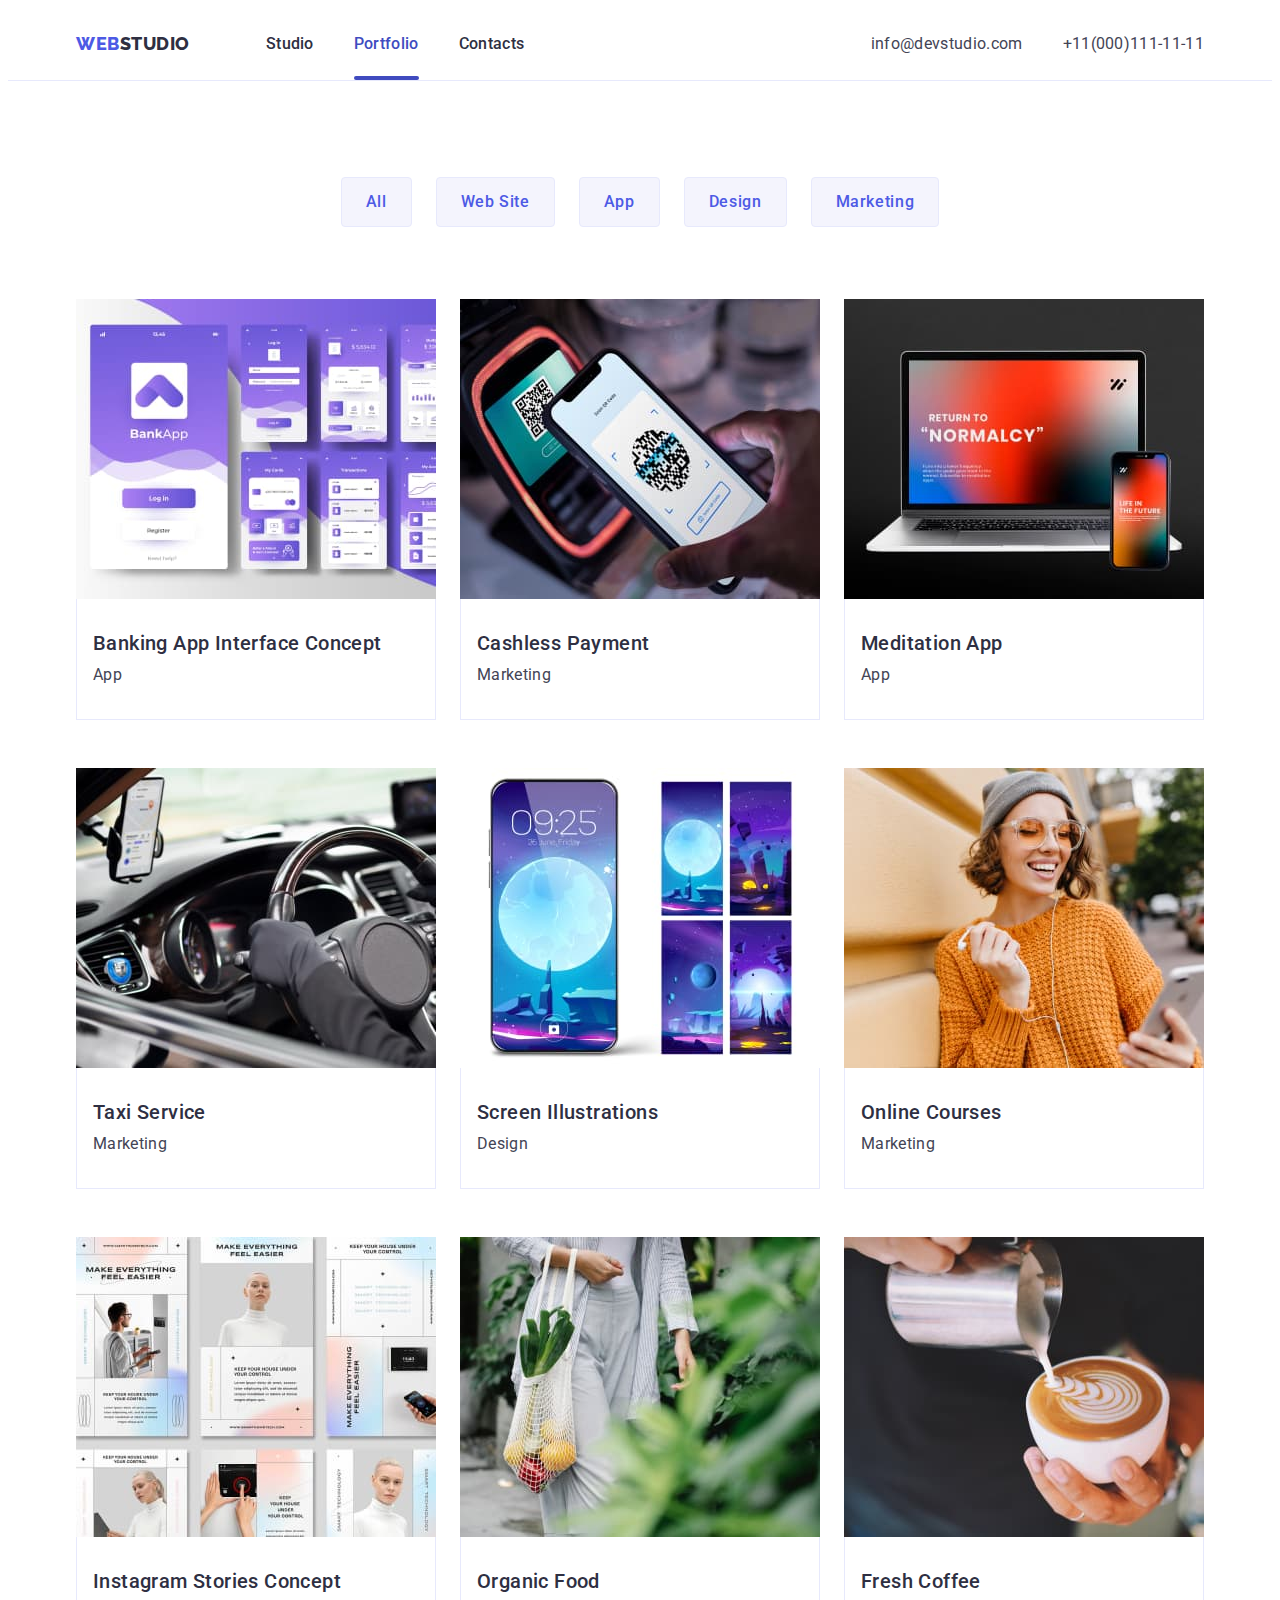
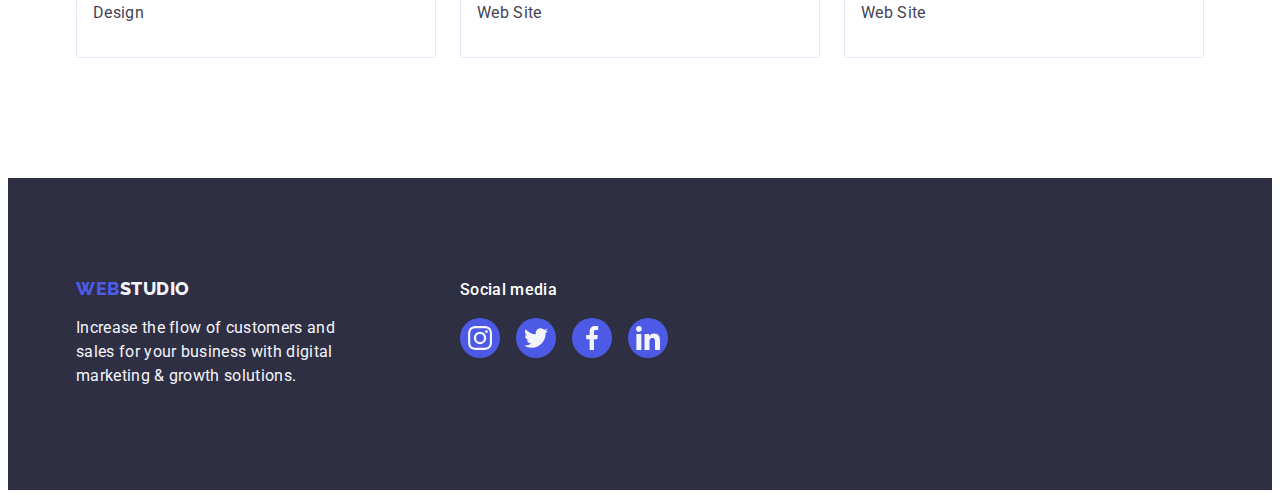
==== portfolio.html @ 03dfe8e9 "start" ====
<!DOCTYPE html>
<html lang="en">
  <head>
    <meta charset="UTF-8" />
    <meta name="viewport" content="width=device-width, initial-scale=1.0" />
    <title>Portfolio</title>
    <link rel="preconnect" href="https://fonts.googleapis.com" />
    <link rel="preconnect" href="https://fonts.gstatic.com" crossorigin />
    <link
      href="https://fonts.googleapis.com/css2?family=Abel&family=Montserrat:wght@400;700&family=Raleway:wght@700;800&family=Roboto:wght@400;500;700;900&display=swap"
      rel="stylesheet"
    />
    <link
      rel="stylesheet"
      href="https://cdnjs.cloudflare.com/ajax/libs/modern-normalize/2.0.0/modern-normalize.min.css"
      integrity="sha512-4xo8blKMVCiXpTaLzQSLSw3KFOVPWhm/TRtuPVc4WG6kUgjH6J03IBuG7JZPkcWMxJ5huwaBpOpnwYElP/m6wg=="
      crossorigin="anonymous"
      referrerpolicy="no-referrer"
    />
    <link rel="stylesheet" href="styles.css" />
  </head>
  <body>
    <header class="page-header">
      <div class="container header-wrapper">
        <nav>
          <a href="./index.html" class="logo-web"
            >Web<span class="logo-studio">Studio</span></a
          >
          <ul class="contact">
            <li>
              <a href="index.html" class="studio-portfolio-contacts">Studio</a>
            </li>
            <li>
              <a href="./portfolio.html" class="studio-portfolio-contacts current-page"
                >Portfolio</a
              >
            </li>
            <li>
              <a href="#Contacts" class="studio-portfolio-contacts">Contacts</a>
            </li>
          </ul>
        </nav>
        <address class="main-address">
          <ul class="mail-nr">
            <li>
              <a href="mailto:info@devstudio.com" class="contacts"
                >info@devstudio.com</a
              >
            </li>
            <li>
              <a href="tell:+11(000)111-11-11" class="contacts"
                >+11(000)111-11-11</a
              >
            </li>
          </ul>
        </address>
      </div>
    </header>
    <main>
      <h1 class="visually-hidden">Portfolio</h1>
      <h2 class="visually-hidden">Con</h2>
      <section class="nishes">
        <div class="container">
          <ul class="serv-list">
            <li><button class="service-buttons" type="button">All</button></li>
            <li><button class="service-buttons" type="button">Web Site</button></li>
            <li><button class="service-buttons" type="button">App</button></li>
            <li><button class="service-buttons" type="button">Design</button></li>
            <li><button class="service-buttons" type="button">Marketing</button></li>
          </ul>
          <ul class="apps">
            <li>
              <a href="#">
                <div class="card-image-wrapper">
              <img
                src="images/photo(44).jpg"
                alt="Bank application's purple and white design"
                width="360"
                height="300"
              />
              <div class="card-image-description"><p>14 Stylish and User-Friendly App Design Concepts · 
                Task Manager App · Calorie Tracker App · Exotic Fruit Ecommerce 
                App · Cloud Storage App</p>
              </div></div>
              <div class="border-img">
                <h3 class="third-header">Banking App Interface Concept</h3>
                <p class="description">App</p>
              </div>
            </a>
            </li>
            <li>
              <a href="#">
                <div class="card-image-wrapper">
              <img
                src="images/photo(55).jpg"
                alt="The man is scanning QR code"
                width="360"
                height="300"
              />
              <div class="card-image-description"><p>14 Stylish and User-Friendly App Design Concepts · 
                Task Manager App · Calorie Tracker App · Exotic Fruit Ecommerce 
                App · Cloud Storage App</p>
              </div></div>
              <div class="border-img">
                <h3 class="third-header">Cashless Payment</h3>
                <p class="description">Marketing</p>
              </div>
            </a>
            </li>
            <li>
              <a href="#">
                <div class="card-image-wrapper">
              <img
                src="images/photo(66).jpg"
                alt="The laptop and smartphone on the black background"
                width="360"
                height="300"
              />
              <div class="card-image-description"><p>14 Stylish and User-Friendly App Design Concepts · 
                Task Manager App · Calorie Tracker App · Exotic Fruit Ecommerce 
                App · Cloud Storage App</p>
              </div></div>
              <div class="border-img">
                <h3 class="third-header">Meditation App</h3>
                <p class="description">App</p>
              </div>
            </a>
            </li>
            <li>
              <a href="#">
                <div class="card-image-wrapper">
              <img
                src="images/photo(77).jpg"
                alt="The man is holding steering wheel in black gloves"
                width="360"
                height="300"
              />
              <div class="card-image-description"><p>14 Stylish and User-Friendly App Design Concepts · 
                Task Manager App · Calorie Tracker App · Exotic Fruit Ecommerce 
                App · Cloud Storage App</p>
              </div></div>
              <div class="border-img">
                <h3 class="third-header">Taxi Service</h3>
                <p class="description">Marketing</p>
              </div>
            </a>
            </li>
            <li>
              <a href="#">
                <div class="card-image-wrapper">
              <img
                src="images/photo(88).jpg"
                alt="The smartphone with different designs of the main screen"
                width="360"
                height="300"
              />
              <div class="card-image-description"><p>14 Stylish and User-Friendly App Design Concepts · 
                Task Manager App · Calorie Tracker App · Exotic Fruit Ecommerce 
                App · Cloud Storage App</p>
              </div></div>
              <div class="border-img">
                <h3 class="third-header">Screen Illustrations</h3>
                <p class="description">Design</p>
              </div>
            </a>
            </li>
            <li>
              <a href="#">
                <div class="card-image-wrapper">
              <img
                src="images/photo(99).jpg"
                alt="The woman in orange blouse is looking at the smartphone and smiling"
                width="360"
                height="300"
              />
              <div class="card-image-description"><p>14 Stylish and User-Friendly App Design Concepts · 
                Task Manager App · Calorie Tracker App · Exotic Fruit Ecommerce 
                App · Cloud Storage App</p>
              </div></div>
              <div class="border-img">
                <h3 class="third-header">Online Courses</h3>
                <p class="description">Marketing</p>
              </div>
            </a>
            </li>
            <li>
              <a href="#">
                <div class="card-image-wrapper">
              <img
                src="images/photo(10).jpg"
                alt="Different designs of the application"
                width="360"
                height="300"
              />
              <div class="card-image-description"><p>14 Stylish and User-Friendly App Design Concepts · 
                Task Manager App · Calorie Tracker App · Exotic Fruit Ecommerce 
                App · Cloud Storage App</p>
              </div></div>
              <div class="border-img">
                <h3 class="third-header">Instagram Stories Concept</h3>
                <p class="description">Design</p>
              </div>
            </a>
            </li>
            <li>
              <a href="#">
                <div class="card-image-wrapper">
              <img
                src="images/photo(11).jpg"
                alt="The woman is holding vegetables in her bag"
                width="360"
                height="300"
              />
              <div class="card-image-description"><p>14 Stylish and User-Friendly App Design Concepts · 
                Task Manager App · Calorie Tracker App · Exotic Fruit Ecommerce 
                App · Cloud Storage App</p>
              </div></div>
              <div class="border-img">
                <h3 class="third-header">Organic Food</h3>
                <p class="description">Web Site</p>
              </div>
            </a>
            </li>
            <li>
              <a href="#">
                <div class="card-image-wrapper">
              <img
                src="images/photo(12).jpg"
                alt="The man is making latte art in the cup"
                width="360"
                height="300"
              />
              <div class="card-image-description"><p>14 Stylish and User-Friendly App Design Concepts · 
                Task Manager App · Calorie Tracker App · Exotic Fruit Ecommerce 
                App · Cloud Storage App</p>
              </div></div>
              <div class="border-img">
                <h3 class="third-header">Fresh Coffee</h3>
                <p class="description">Web Site</p>
              </div>
            </a>
             
            </li>
          </ul>
        </div>
      </section>
    </main>
    <footer class="footer-background">
      <div class="container footer-add">
      <div><a class="logo-web-footer" href="./index.html"
        >Web<span class="logo-studio-footer">Studio</span></a
      >
      <p class="footer-description">
        Increase the flow of customers and sales for your business with
        digital marketing & growth solutions.
      </p>
    </div>
      <div class="footer-wrapper">
      <p class="footer-header-media">Social media</p>
      <ul class="media-list">
        <li class="media-footer-round">
          <a href="#">
      <svg class="social-media" width="24px" height="24px">
        <use href="./images/icons.svg#icon-instagram-2"></use>
      </svg></a>
    </li>
      <li class="media-footer-round">
        <a href="#">
      <svg class="social-media" width="24px" height="24px">
        <use href="./images/icons.svg#icon-twitter-1"></use>
      </svg></a>
    </li>
      <li class="media-footer-round">
        <a href="#">
      <svg class="social-media" width="24px" height="24px">
        <use href="./images/icons.svg#icon-facebook-1"></use>
      </svg></a>
      <li class="media-footer-round">
        <a href="#">
      <svg class="social-media" width="24px" height="24px">
        <use href="./images/icons.svg#icon-linkedin-1"></use>
      </svg></a>
    </li>
    </ul>
  </div>
  </div>
  </footer>
    </div>
  </body>
</html>
---- styles.css ----
*,
*::before,
*::after {
  box-sizing: border-box;
}
html {
  overflow: auto;
  box-sizing: border-box;
}
body {
  color: #2e2f42;
  font-family: "Roboto", sans-serif;
}
:root {
  --brand-color: #434455;
}
.container {
  width: 1158px;
  margin: 0 auto;
  padding: 0 15px;
}
.section {
  padding-top: 120px;
  padding-bottom: 120px;
}
h1,
h2,
h3,
h4,
h5,
h6,
p {
  margin: 0;
}
img {
  display: block;
  max-width: 100%;
  height: auto;
}
button {
  cursor: pointer;
  border: none;
  border-radius: 4px;
}
a {
  text-decoration: none;
}
ul,
ol {
  list-style: none;
  margin: 0;
  padding-left: 0;
}
.visually-hidden {
  position: absolute;
  width: 1px;
  height: 1px;
  margin: -1px;
  border: 0;
  padding: 0;

  white-space: nowrap;
  clip-path: inset(100%);
  clip: rect(0 0 0 0);
  overflow: hidden;
}
.header-wrapper {
  display: flex;
  align-items: center;
}
.page-header {
  border-bottom: 1px solid var(--cornflower, #e7e9fc);
}
.header-wrapper > nav {
  display: flex;
  gap: 76px;
}
.main-address {
  margin-left: auto;
}
.contact {
  display: flex;
  gap: 40px;
  margin: 0;
  padding: 0;
}
.mail-nr {
  display: flex;
  gap: 40px;
  margin: 0;
  padding: 0;
}
nav {
  align-items: center;
  margin-right: 0px;
}
.logo-web {
  color: #4d5ae5;
  font-family: "Raleway", sans-serif;
  font-size: 18px;
  font-style: normal;
  font-weight: 800;
  line-height: 1.17;
  text-transform: uppercase;
  letter-spacing: 0.54px;
}
.logo-web:focus {
  background-color: inherit;
  border-style: none;
}
.logo-studio {
  color: #2e2f42;
  margin: auto;
  display: inline;
  padding-right: 0;
}
.logo-studio-footer {
  color: #f4f4fd;
}
.logo-web-footer {
  color: #4d5ae5;
  font-family: "Raleway", sans-serif;
  font-size: 18px;
  font-style: normal;
  font-weight: 800;
  line-height: 1.17;
  text-transform: uppercase;
  letter-spacing: 0.54px;
  display: inline-flex;
  margin: 0;
  margin-bottom: 17px;
}

.studio-portfolio-contacts {
  font-size: 16px;
  font-style: normal;
  font-weight: 500;
  line-height: 1.5;
  color: #2e2f42;
  letter-spacing: 0.32px;
  padding: 24px 0;
  display: block;
}
.studio-portfolio-contacts:hover,
.studio-portfolio-contacts:focus {
  color: #404bbf;
  background-color: inherit;
  border-style: none;
  transition-duration: 250ms;
  transition-timing-function: cubic-bezier(0.4, 0, 0.2, 1);
}
.current-page {
  position: relative;
  color: #404bbf;
}
.current-page::after {
  position: absolute;
  content: "";
  width: 100%;
  height: 4px;
  left: 0;
  bottom: 0;
  border-radius: 2px;
  background: var(--ocean, #404bbf);
  gap: 20px;
}
.contacts {
  color: var(--brand-color);
  font-size: 16px;
  font-style: normal;
  font-weight: 400;
  line-height: 1.5;
  letter-spacing: 0.32px;
}
.contacts:hover,
.contacts:focus {
  color: #404bbf;
  background-color: inherit;
  border-style: none;
  transition-duration: 250ms;
  transition-timing-function: cubic-bezier(0.4, 0, 0.2, 1);
}
.main-heading {
  background-image: linear-gradient(to bottom, #2e2f42b2, #2e2f42b2),
    url("images/people.jpg");
  background-repeat: no-repeat;
  background-position: center;
  padding: 188px 0;
  text-align: center;
  max-width: 1440px;
  height: 600px;
  margin: 0 auto;
}
.main-title {
  color: #ffffff;
  font-size: 56px;
  font-style: normal;
  font-weight: 700;
  line-height: 1.07;
  letter-spacing: 1.12px;
  max-width: 496px;
  margin: 0 auto;
  margin-bottom: 48px;
}
.button-order-service {
  color: #ffffff;
  background-color: #4d5ae5;
  font-size: 16px;
  font-style: normal;
  font-weight: 500;
  line-height: 1.5;
  letter-spacing: 0.64px;
  font-family: inherit;
  display: inline-flex;
  padding: 16px 32px;
  gap: 10px;
}
.button-order-service:hover,
.button-order-service:focus {
  background-color: #404bbf;
  transition-duration: 250ms;
  transition-timing-function: cubic-bezier(0.4, 0, 0.2, 1);
}
.feature-sect {
  padding: 120px 0;
}
.features-list {
  display: flex;
  gap: 24px;
  margin-right: 0;
}
.feat-width {
  width: 264px;
}
.feature-icon {
  box-sizing: content-box;
  background-color: #f4f4fd;
  width: 100%;
  border-radius: 4px;
  padding-top: 24px;
  padding-bottom: 24px;
}
.what-we-do {
  padding-bottom: 120px;
}
.second-header-one {
  font-size: 36px;
  font-style: normal;
  font-weight: 700;
  line-height: 1.11;
  letter-spacing: 0.72px;
  color: #2e2f42;
  text-align: center;
  margin-bottom: 72px;
}
.pics {
  display: flex;
  gap: 24px;
}
.team-list {
  display: flex;
  gap: 24px;
}
.second-header-two {
  font-size: 36px;
  font-style: normal;
  font-weight: 700;
  line-height: 1.11;
  letter-spacing: 0.72px;
  color: #2e2f42;
  text-align: center;
  margin-bottom: 72px;
}
.our-team {
  background: var(--cloud, #f4f4fd);
  padding: 120px 0;
  margin: 0 auto;
  width: 1440px;
  height: 780px;
}
.third-header {
  font-size: 20px;
  font-style: normal;
  font-weight: 500;
  line-height: 1.2;
  letter-spacing: 0.4px;
  color: #2e2f42;
}
.skills {
  font-size: 20px;
  font-style: normal;
  font-weight: 500;
  line-height: 1.2;
  letter-spacing: 0.4px;
  color: #2e2f42;
  margin-bottom: 8px;
}
.description-skills {
  color: var(--brand-color);
  font-size: 16px;
  font-style: normal;
  font-weight: 400;
  line-height: 1.5;
  letter-spacing: 0.32px;
}
.stuff {
  font-size: 20px;
  font-style: normal;
  font-weight: 500;
  line-height: 1.2;
  letter-spacing: 0.4px;
  color: #2e2f42;
  text-align: center;
  margin-top: 0px;
}
.competence {
  color: var(--brand-color);
  font-size: 16px;
  font-style: normal;
  font-weight: 400;
  line-height: 1.5;
  letter-spacing: 0.32px;
  text-align: center;
  margin-top: 8px;
}
.background-stuff {
  padding: 32px 0;
  border-radius: 0px 0px 4px 4px;
  background: var(--white, #fff);
  box-shadow: 0px 2px 1px 0px rgba(46, 47, 66, 0.08),
    0px 1px 1px 0px rgba(46, 47, 66, 0.16),
    0px 1px 6px 0px rgba(46, 47, 66, 0.08);
}
.background-stuff:hover,
:focus {
  box-shadow: 0px 2px 1px 0px rgba(46, 47, 66, 0.08),
    0px 1px 1px 0px rgba(46, 47, 66, 0.16),
    0px 1px 6px 0px rgba(46, 47, 66, 0.08);
  transition-duration: 250ms;
  transition-timing-function: cubic-bezier(0.4, 0, 0.2, 1);
}
.background-stuff > img {
  margin-bottom: 0px;
  padding-bottom: 120 0;
}
.nishes {
  padding-top: 96px;
  padding-bottom: 120px;
}
.apps {
  display: flex;
  gap: 48px 24px;
  flex-wrap: wrap;
}

.card-image-wrapper {
  position: relative;
  overflow: hidden;
}
.card-image-wrapper > img {
  display: block;
  max-width: 100%;
  height: 100%;
}

.card-image-description {
  width: 360px;
  height: 300px;
  position: absolute;
  inset: 0;
  background-color: var(--iris, #4d5ae5);
  translate: 0 100% 0;
  transition: translate 250ms;
  color: var(--cloud, #f4f4fd);
  font-family: "Roboto", sans-serif;
  font-size: 16px;
  font-style: normal;
  font-weight: 400;
  line-height: 24px;
  letter-spacing: 0.32px;
  padding-top: 40px;
  padding-left: 32px;
}
.apps a:hover .card-image-description {
  translate: 0;
  transition-duration: 250ms;
  transition-timing-function: cubic-bezier(0.4, 0, 0.2, 1);
}
.description {
  color: var(--brand-color);
  font-size: 16px;
  font-style: normal;
  font-weight: 400;
  line-height: 1.5;
  letter-spacing: 0.32px;
  margin-top: 8px;
}
.footer-background {
  background: #2e2f42;
  padding: 100px 0;
  max-width: 1440px;
  margin: 0 auto;
  height: 312px;
}
.footer-description {
  color: #f4f4fd;
  font-size: 16px;
  font-style: normal;
  font-weight: 400;
  line-height: 1.5;
  letter-spacing: 0.32px;
  max-width: 264px;
}
.service-buttons {
  color: #4d5ae5;
  font-size: 16px;
  font-style: normal;
  font-weight: 500;
  line-height: 1.5;
  letter-spacing: 0.64px;
  background-color: #f4f4fd;
  font-family: "Roboto", sans-serif;
  padding: 12px 24px;
  border: 1px solid var(--cornflower, #e7e9fc);
}
.service-buttons:hover,
.service-buttons:focus {
  background-color: #404bbf;
  color: white;
  box-shadow: 0px 2px 2px 0px rgba(0, 0, 0, 0.12),
    0px 1px 2px 0px rgba(0, 0, 0, 0.08), 0px 3px 1px 0px rgba(0, 0, 0, 0.1);
  transition-duration: 250ms;
  transition-timing-function: cubic-bezier(0.4, 0, 0.2, 1);
}
.serv-list {
  display: flex;
  gap: 24px;
  justify-content: center;
  margin-bottom: 72px;
}
a {
  text-decoration: none;
}
li {
  list-style: none;
}
.border-img {
  border-bottom: 1px solid var(--cornflower, #e7e9fc);
  border-left: 1px solid var(--cornflower, #e7e9fc);
  border-right: 1px solid var(--cornflower, #e7e9fc);
  padding: 32px 16px;
}
.apps > li:hover,
:focus {
  box-shadow: 0px 2px 1px 0px rgba(46, 47, 66, 0.08),
    0px 1px 1px 0px rgba(46, 47, 66, 0.16),
    0px 1px 6px 0px rgba(46, 47, 66, 0.08);
  transition-duration: 250ms;
  transition-timing-function: cubic-bezier(0.4, 0, 0.2, 1);
}
.media-list {
  display: flex;
  align-items: center;
  justify-content: center;
  gap: 16px;
}
.media-icon-round {
  width: 40px;
  height: 40px;
  border-radius: 50%;
  padding: 12px;
  background-color: var(--primary-brand, #4d5ae5);
  cursor: pointer;
}
.media-icon-round:hover,
:focus {
  background-color: var(--success, #404bbf);
  transition-duration: 250ms;
  transition-timing-function: cubic-bezier(0.4, 0, 0.2, 1);
}
.media-footer-round {
  width: 40px;
  height: 40px;
  border-radius: 50%;
  padding: 12px;
  background-color: var(--primary-brand, #4d5ae5);
  display: flex;
  justify-content: center;
  align-items: center;
}
.media-footer-round:hover,
:focus {
  background-color: var(--success, #31d0aa);
  transition-duration: 250ms;
  transition-timing-function: cubic-bezier(0.4, 0, 0.2, 1);
}
.customers {
  padding-bottom: 120px;
}
.customers-hov {
  fill: var(--subtle-text, #8e8f99);
}
.customers-hov:hover,
:focus {
  fill: var(--pressed-state, #404bbf);
  transition-duration: 250ms;
  transition-timing-function: cubic-bezier(0.4, 0, 0.2, 1);
}
.header-customers {
  font-size: 36px;
  font-style: normal;
  font-weight: 700;
  line-height: 1.11;
  letter-spacing: 0.72px;
  color: #2e2f42;
  text-align: center;
  margin-bottom: 72px;
  padding: 120px 0;
  margin: 0;
}
.icon-border {
  fill: var(--subtle-text, #8e8f99);
  width: 168px;
  height: 88px;
  border-radius: 4px;
  border: 1px solid var(--subtle-text, #8e8f99);
}
.icon-border:hover,
:focus {
  fill: var(--pressed-state, #404bbf);
  border: 1px solid var(--pressed-state, #404bbf);
  transition-duration: 250ms;
  transition-timing-function: cubic-bezier(0.4, 0, 0.2, 1);
}
.custom-list {
  display: flex;
  justify-content: center;
  gap: 24px;
  padding-top: 0px;
}
.custom-list:hover .custom-list:focus {
  fill: var(--pressed-state, #404bbf);
  border: 1px solid var(--pressed-state, #404bbf);
  transition-duration: 250ms;
  transition-timing-function: cubic-bezier(0.4, 0, 0.2, 1);
}
.footer-header-media {
  color: var(--white-background, #fff);
  font-family: "Roboto";
  font-size: 16px;
  font-weight: 500;
  line-height: 150%;
  letter-spacing: 0.32px;
  margin: 0px;
  margin-bottom: 16px;
}
.footer-wrapper {
  display: block;
  margin-left: 120px;
}
.footer-add {
  display: flex;
}
.social-media {
  margin-top: 4px;
}
.modal {
  position: fixed;
  top: 0;
  left: 0;
  width: 100%;
  height: 100%;
  z-index: 2;
  background-color: rgba(0, 0, 0, 0.2);
  transition: opacity 400ms;
}
.modal-body {
  position: absolute;
  top: 50%;
  left: 50%;
  transform: translate(-50%, -50%);
  width: 408px;
  height: 584px;
  background-color: var(--dairy, #fcfcfc);
  box-shadow: 0px 1px 3px rgba(0, 0, 0, 0.12), 0px 1px 1px rgba(0, 0, 0, 0.14),
    0px 2px 1px rgba(0, 0, 0, 0.2);
  border-radius: 4px;
}
.modal-close {
  position: absolute;
  top: 24px;
  right: 24px;
  width: 24px;
  height: 24px;
  background-color: #e7e9fc;
  border: 1px solid rgba(0, 0, 0, 0.1);
  border-radius: 50%;
}
.is-hidden {
  opacity: 0;
  pointer-events: none;
  transition: opacity 300ms;
}
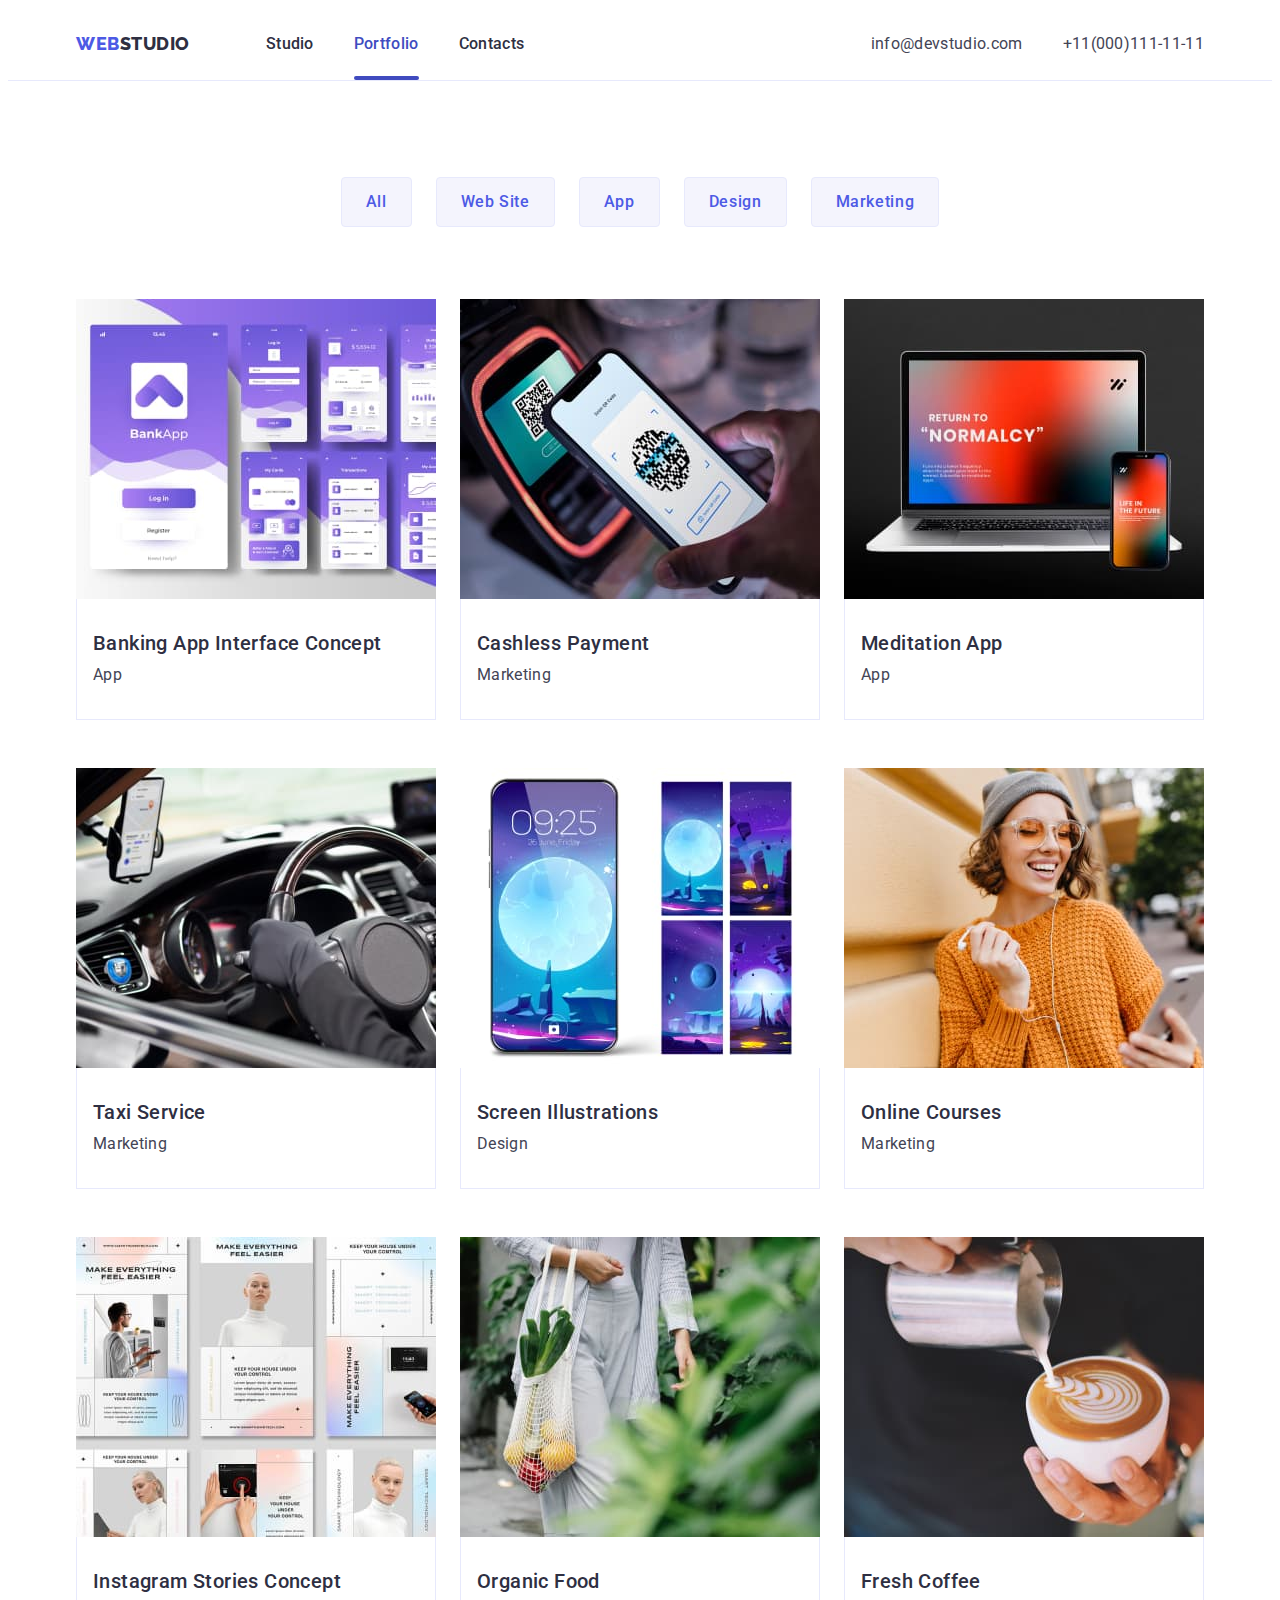
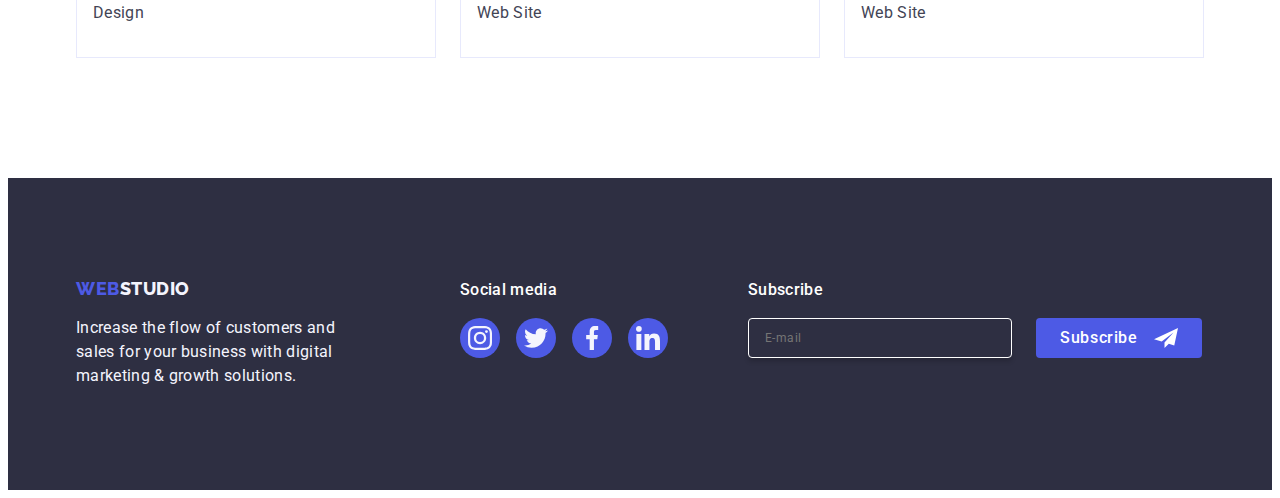
==== commit 274d8bb6: "35" ====
--- a/portfolio.html
+++ b/portfolio.html
@@ -283,8 +283,23 @@
     </li>
     </ul>
   </div>
+  <div>
+    <p class="subscribe">Subscribe</p>
+    <form>
+      <label>
+        <input class="newsletter" type="email" name="email" placeholder="E-mail"/>
+      </label>
+    </form>
   </div>
+  <button class="subscribes-button">Subscribe
+    <svg width="24px" height="24px">
+      <use href="./images/modal.svg#icon-Frame">
+      </use>
+    </svg>
+  </button>
+  </div>
+  </div>
+</div>
   </footer>
-    </div>
   </body>
 </html>
--- a/styles.css
+++ b/styles.css
@@ -601,3 +601,209 @@
   pointer-events: none;
   transition: opacity 300ms;
 }
+.modal-description {
+  width: 360px;
+  color: var(--navyblue, #2e2f42);
+  text-align: center;
+  font-family: "Roboto";
+  font-size: 16px;
+  font-style: normal;
+  font-weight: 500;
+  line-height: 24px;
+  letter-spacing: 0.32px;
+  margin-top: 72px;
+  margin-left: 24px;
+}
+.form {
+  display: flex;
+  flex-direction: column;
+  gap: 12px;
+}
+.button-submit {
+  color: #ffffff;
+  background-color: #4d5ae5;
+  font-size: 16px;
+  font-style: normal;
+  font-weight: 500;
+  line-height: 1.5;
+  letter-spacing: 0.64px;
+  font-family: inherit;
+  display: flex;
+  padding: 16px 32px;
+  gap: 10px;
+  justify-content: center;
+  align-items: center;
+  text-align: center;
+  margin-top: 24px;
+}
+.button-submit:hover,
+.button-submit:focus {
+  background-color: #404bbf;
+  transition-duration: 250ms;
+  transition-timing-function: cubic-bezier(0.4, 0, 0.2, 1);
+}
+.modal-area {
+  display: flex;
+  flex-direction: column;
+  gap: 8px;
+  padding: 0;
+  margin: 0;
+  border: none;
+}
+.form-label {
+  color: var(--lightslate, #8e8f99);
+  font-family: Roboto;
+  font-size: 12px;
+  font-style: normal;
+  font-weight: 400;
+  line-height: 14px;
+  letter-spacing: 0.48px;
+  margin-left: 24px;
+}
+.input-wrapper input:not([type="checkbox"]) {
+  border: none;
+}
+.input-wrapper input:not([type="checkbox"]):focus {
+  outline: none;
+}
+.input-wrapper {
+  display: flex;
+  border-radius: 4px;
+  border: 1px solid var(--navyblue-modal, rgba(46, 47, 66, 0.4));
+  background-color: inherit;
+  padding: 8px;
+  width: 360px;
+  height: 40px;
+  margin-left: 24px;
+}
+.input-wrapper > input {
+  flex-grow: 1;
+}
+.input-wrapper:focus-within {
+  border-color: #4d5ae5;
+}
+
+.input-wrapper:focus-within .icon-modal {
+  fill: var(--pressed-state, #404bbf);
+  transition-duration: 250ms;
+  transition-timing-function: cubic-bezier(0.4, 0, 0.2, 1);
+  background-color: #fff;
+}
+.input-wrapper--alt {
+  position: relative;
+}
+.icon--alt {
+  position: absolute;
+  top: 50%;
+  left: 8px;
+  translate: 0 -50% 0;
+}
+.input-wrapper--alt input {
+  width: 100%;
+  padding-block: 8px;
+  padding-inline-start: 32px;
+}
+.checkbox {
+  margin-left: 24px;
+  margin-top: 16px;
+}
+input[type="checkbox"] {
+  appearance: none;
+}
+.checkbox-fake {
+  color: #fff;
+}
+input:checked + .fake-checkbox {
+  background-color: blue;
+}
+.privacy {
+  margin-top: 16px;
+  margin-left: 8px;
+  color: var(--lightslate, #8e8f99);
+  font-family: Roboto;
+  font-size: 12px;
+  font-style: normal;
+  font-weight: 400;
+  line-height: 14px;
+  letter-spacing: 0.48px;
+}
+.privacy > a {
+  color: var(--iris, #4d5ae5);
+  text-decoration: underline;
+}
+.privacy > a:hover,
+.privacy > a:focus {
+  background-color: inherit;
+}
+.border {
+  stroke-width: 1px;
+  stroke: var(--navyblue-modal, rgba(46, 47, 66, 0.4));
+}
+textarea {
+  position: relative;
+  width: 360px;
+  height: 120px;
+  margin-top: 4px;
+  border: 1px solid var(--navyblue-modal, rgba(46, 47, 66, 0.4));
+  background-color: #ffff;
+  resize: none;
+  border-radius: 4px;
+}
+textarea:focus {
+  background-color: #ffff;
+  border: 1px solid #4d5ae5;
+}
+.subscribe {
+  color: var(--white-background, #fff);
+  font-family: "Roboto";
+  font-size: 16px;
+  font-weight: 500;
+  line-height: 150%;
+  letter-spacing: 0.32px;
+  margin: 0px;
+  margin-bottom: 16px;
+  margin-left: 80px;
+}
+.newsletter {
+  background-color: inherit;
+  width: 264px;
+  height: 40px;
+  flex-shrink: 0;
+  border-radius: 4px;
+  border: 1px solid var(--white, #fff);
+  box-shadow: 0px 4px 4px 0px rgba(0, 0, 0, 0.15);
+  color: #ffffff;
+  font-family: Roboto;
+  font-size: 12px;
+  font-style: normal;
+  font-weight: 400;
+  line-height: 24px;
+  letter-spacing: 0.48px;
+  margin-left: 80px;
+  padding-left: 16px;
+}
+.subscribes-button {
+  color: #ffffff;
+  background-color: #4d5ae5;
+  font-size: 16px;
+  font-style: normal;
+  font-weight: 500;
+  line-height: 1.5;
+  letter-spacing: 0.64px;
+  font-family: inherit;
+  display: inline-flex;
+  padding: 8px 24px;
+  justify-content: center;
+  align-items: center;
+  gap: 16px;
+  border-radius: 4px;
+  margin-left: 24px;
+  margin-top: 40px;
+  max-height: 40px;
+}
+.subscribes-button:hover,
+.subscribes-button:focus {
+  background-color: #404bbf;
+  transition-duration: 250ms;
+  transition-timing-function: cubic-bezier(0.4, 0, 0.2, 1);
+}
